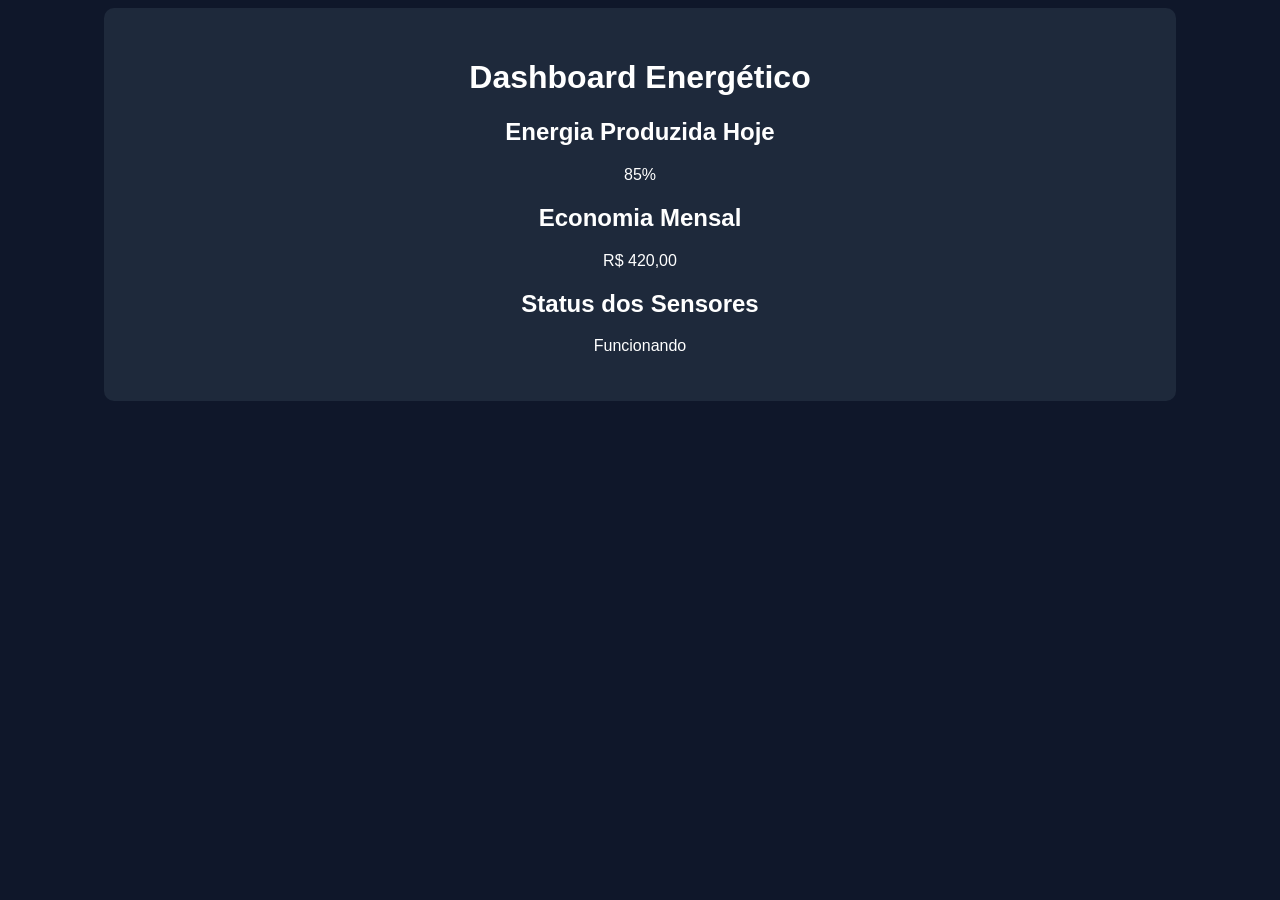
==== codigo/web/dashboard.html @ 182bb207 "feat: adiciona dashboard energetico" ====
<!DOCTYPE html>
<html lang="pt-br">

<head>

<meta charset="UTF-8">

<title>Dashboard EcoSmart</title>

<link rel="stylesheet" href="style.css">

</head>

<body>

<div class="container">

<h1>Dashboard Energético</h1>

<div class="card">

<h2>Energia Produzida Hoje</h2>

<p>85%</p>

</div>

<div class="card">

<h2>Economia Mensal</h2>

<p>R$ 420,00</p>

</div>

<div class="card">

<h2>Status dos Sensores</h2>

<p>Funcionando</p>

</div>

</div>

</body>
</html>
---- codigo/web/style.css ----
body{
    font-family: Arial;
    background:#0f172a;
    color:white;
    text-align:center;
}

.container{
    background:#1e293b;
    padding:30px;
    border-radius:10px;
    width:80%;
    margin:auto;
}
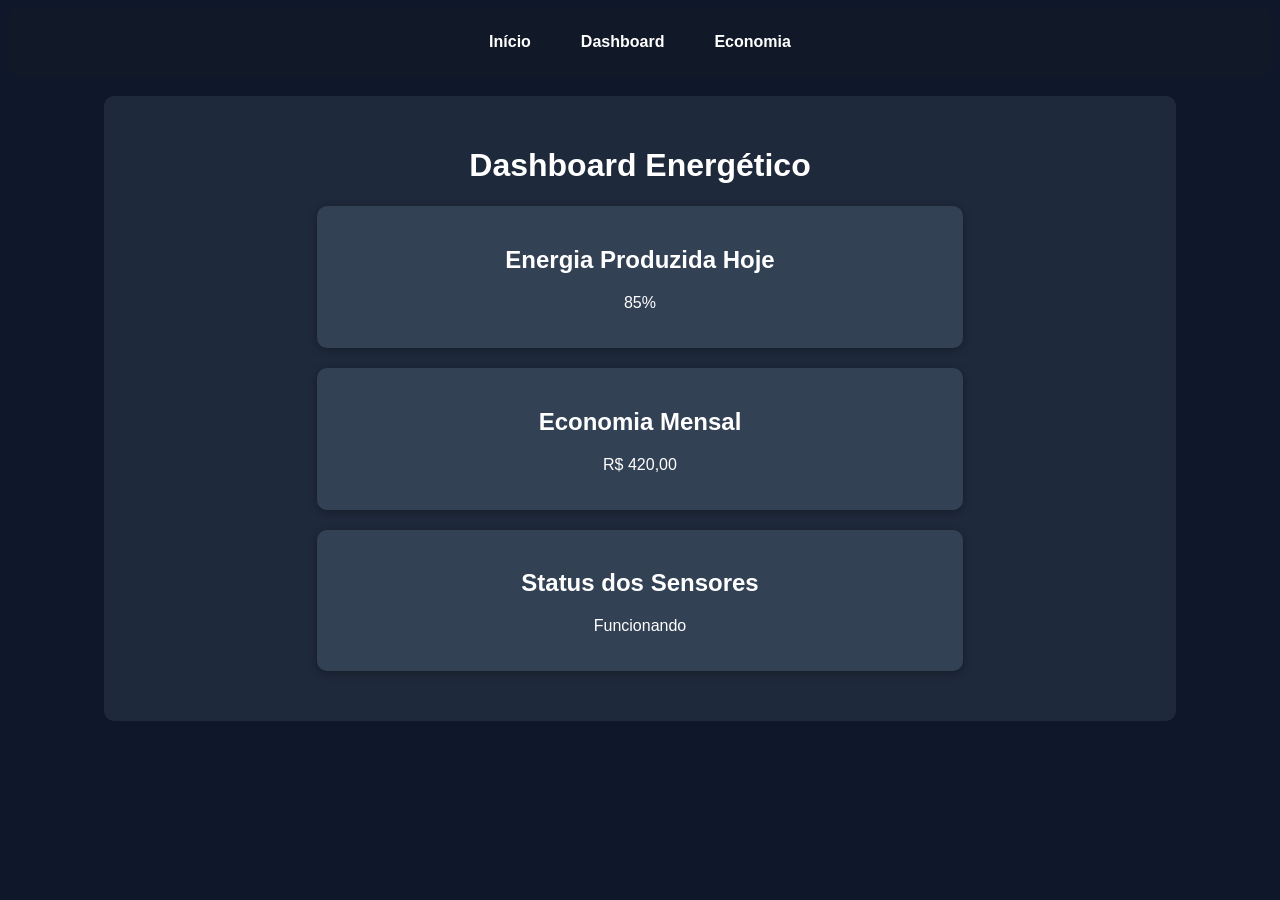
==== commit b15aa378: "menu de alternar entre paginas" ====
--- a/codigo/web/dashboard.html
+++ b/codigo/web/dashboard.html
@@ -12,6 +12,13 @@
 </head>
 
 <body>
+
+<nav class="menu">
+    <a href="index.html">Início</a>
+    <a href="dashboard.html">Dashboard</a>
+    <a href="economia.html">Economia</a>
+</nav>
+
 
 <div class="container">
 
--- a/codigo/web/style.css
+++ b/codigo/web/style.css
@@ -12,3 +12,50 @@
     width:80%;
     margin:auto;
 }
+
+
+.menu{
+    display:flex;
+    justify-content:center;
+    gap:20px;
+    background:#111827;
+    padding:15px;
+    margin-bottom:20px;
+    border-radius:10px;
+}
+
+.menu a{
+    color:white;
+    text-decoration:none;
+    font-weight:bold;
+    padding:10px 15px;
+    border-radius:8px;
+    transition:0.3s;
+}
+
+.menu a:hover{
+    background:#2563eb;
+}
+
+.card{
+    background:#334155;
+    padding:20px;
+    margin:20px auto;
+    border-radius:10px;
+    width:60%;
+    box-shadow:0 2px 8px rgba(0,0,0,0.3);
+}
+
+button{
+    background:#2563eb;
+    color:white;
+    border:none;
+    padding:12px 20px;
+    border-radius:8px;
+    cursor:pointer;
+    font-size:16px;
+}
+
+button:hover{
+    opacity:0.9;
+}
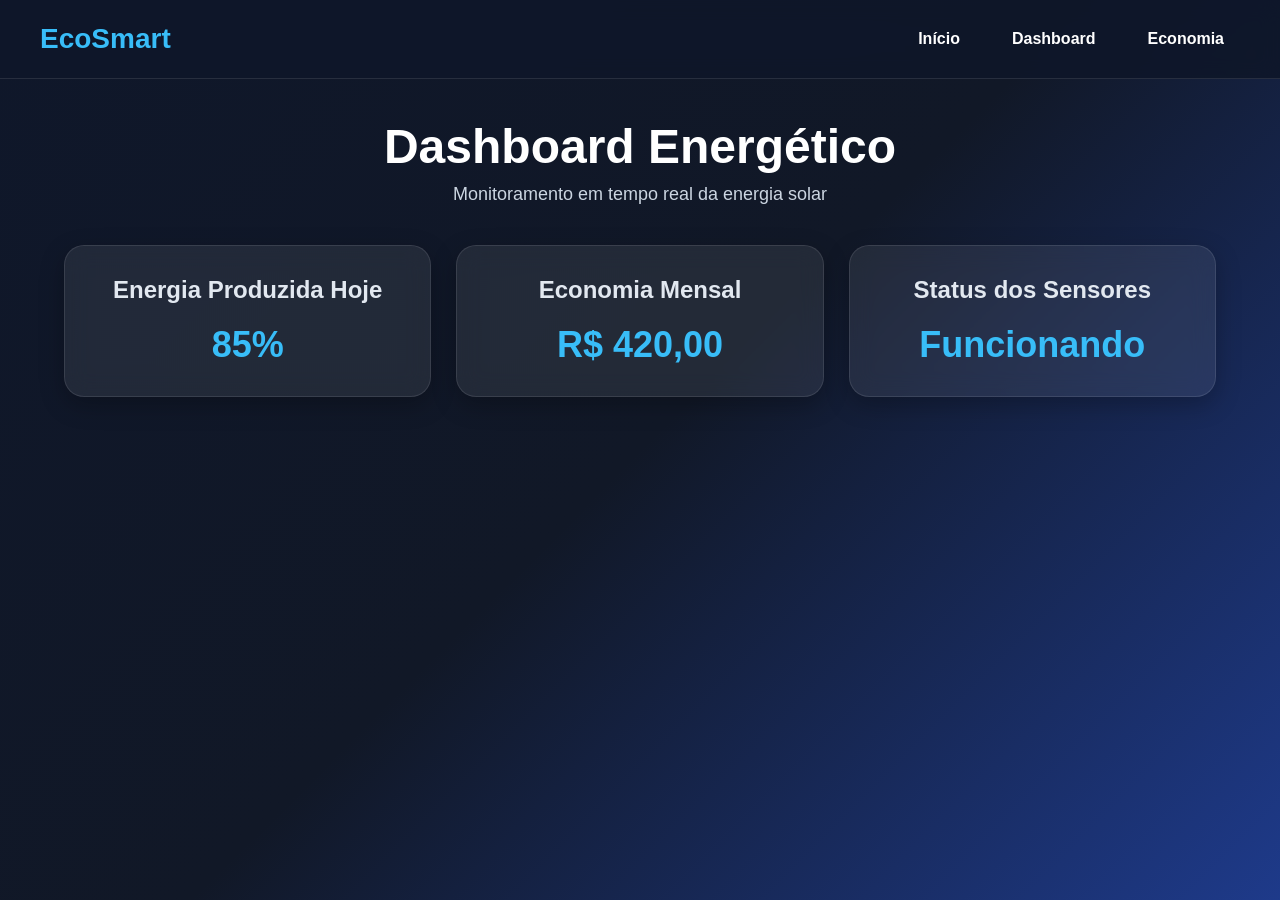
==== commit 774cac2f: "Alterar estilo visual das páginas e menu" ====
--- a/codigo/web/dashboard.html
+++ b/codigo/web/dashboard.html
@@ -1,53 +1,46 @@
+
 <!DOCTYPE html>
 <html lang="pt-br">
-
 <head>
-
 <meta charset="UTF-8">
-
 <title>Dashboard EcoSmart</title>
-
 <link rel="stylesheet" href="style.css">
-
 </head>
-
 <body>
 
+
 <nav class="menu">
-    <a href="index.html">Início</a>
-    <a href="dashboard.html">Dashboard</a>
-    <a href="economia.html">Economia</a>
+    <div class="logo">EcoSmart</div>
+    <div class="links">
+        <a href="index.html">Início</a>
+        <a href="dashboard.html">Dashboard</a>
+        <a href="economia.html">Economia</a>
+    </div>
 </nav>
 
 
 <div class="container">
+    <div class="hero">
+        <h1>Dashboard Energético</h1>
+        <p>Monitoramento em tempo real da energia solar</p>
+    </div>
 
-<h1>Dashboard Energético</h1>
+    <div class="grid">
+        <div class="card">
+            <h2>Energia Produzida Hoje</h2>
+            <p class="valor">85%</p>
+        </div>
 
-<div class="card">
+        <div class="card">
+            <h2>Economia Mensal</h2>
+            <p class="valor">R$ 420,00</p>
+        </div>
 
-<h2>Energia Produzida Hoje</h2>
-
-<p>85%</p>
-
-</div>
-
-<div class="card">
-
-<h2>Economia Mensal</h2>
-
-<p>R$ 420,00</p>
-
-</div>
-
-<div class="card">
-
-<h2>Status dos Sensores</h2>
-
-<p>Funcionando</p>
-
-</div>
-
+        <div class="card">
+            <h2>Status dos Sensores</h2>
+            <p class="valor">Funcionando</p>
+        </div>
+    </div>
 </div>
 
 </body>
--- a/codigo/web/style.css
+++ b/codigo/web/style.css
@@ -1,61 +1,147 @@
+
+*{
+    margin:0;
+    padding:0;
+    box-sizing:border-box;
+}
+
 body{
-    font-family: Arial;
-    background:#0f172a;
+    font-family: Arial, sans-serif;
+    background: linear-gradient(135deg, #0f172a, #111827, #1e3a8a);
+    color: white;
+    min-height:100vh;
+}
+
+.menu{
+    width:100%;
+    display:flex;
+    justify-content:space-between;
+    align-items:center;
+    padding:20px 40px;
+    background: rgba(15,23,42,0.9);
+    backdrop-filter: blur(10px);
+    border-bottom:1px solid rgba(255,255,255,0.1);
+}
+
+.logo{
+    font-size:28px;
+    font-weight:bold;
+    color:#38bdf8;
+}
+
+.links{
+    display:flex;
+    gap:20px;
+}
+
+.links a{
     color:white;
-    text-align:center;
+    text-decoration:none;
+    padding:10px 16px;
+    border-radius:10px;
+    transition:0.3s;
+    font-weight:bold;
+}
+
+.links a:hover{
+    background:#38bdf8;
+    color:#0f172a;
 }
 
 .container{
-    background:#1e293b;
-    padding:30px;
-    border-radius:10px;
-    width:80%;
-    margin:auto;
+    width:90%;
+    max-width:1200px;
+    margin:40px auto;
 }
 
-
-.menu{
-    display:flex;
-    justify-content:center;
-    gap:20px;
-    background:#111827;
-    padding:15px;
-    margin-bottom:20px;
-    border-radius:10px;
+.hero{
+    text-align:center;
+    margin-bottom:40px;
 }
 
-.menu a{
-    color:white;
-    text-decoration:none;
-    font-weight:bold;
-    padding:10px 15px;
-    border-radius:8px;
-    transition:0.3s;
+.hero h1{
+    font-size:48px;
+    margin-bottom:10px;
 }
 
-.menu a:hover{
-    background:#2563eb;
+.hero p{
+    color:#cbd5e1;
+    font-size:18px;
+}
+
+.grid{
+    display:grid;
+    grid-template-columns:repeat(auto-fit,minmax(250px,1fr));
+    gap:25px;
 }
 
 .card{
-    background:#334155;
-    padding:20px;
-    margin:20px auto;
-    border-radius:10px;
-    width:60%;
-    box-shadow:0 2px 8px rgba(0,0,0,0.3);
+    background: rgba(255,255,255,0.08);
+    border:1px solid rgba(255,255,255,0.1);
+    border-radius:20px;
+    padding:30px;
+    text-align:center;
+    backdrop-filter: blur(12px);
+    transition:0.3s;
+    box-shadow:0 8px 24px rgba(0,0,0,0.25);
+}
+
+.card:hover{
+    transform:translateY(-5px);
+}
+
+.destaque{
+    border:1px solid #38bdf8;
+    box-shadow:0 0 20px rgba(56,189,248,0.4);
+}
+
+.card h2{
+    margin-bottom:20px;
+    color:#e2e8f0;
+}
+
+.valor{
+    font-size:36px;
+    font-weight:bold;
+    color:#38bdf8;
+}
+
+.status{
+    margin-top:15px;
+    color:#cbd5e1;
 }
 
 button{
-    background:#2563eb;
+    display:block;
+    margin:30px auto;
+    background: linear-gradient(90deg,#38bdf8,#2563eb);
     color:white;
     border:none;
-    padding:12px 20px;
-    border-radius:8px;
+    padding:16px 28px;
+    border-radius:14px;
+    font-size:16px;
+    font-weight:bold;
     cursor:pointer;
-    font-size:16px;
+    transition:0.3s;
+    box-shadow:0 6px 20px rgba(37,99,235,0.4);
 }
 
 button:hover{
-    opacity:0.9;
+    transform:scale(1.05);
 }
+
+@media(max-width:768px){
+    .menu{
+        flex-direction:column;
+        gap:15px;
+    }
+
+    .hero h1{
+        font-size:36px;
+    }
+
+    .links{
+        flex-wrap:wrap;
+        justify-content:center;
+    }
+}
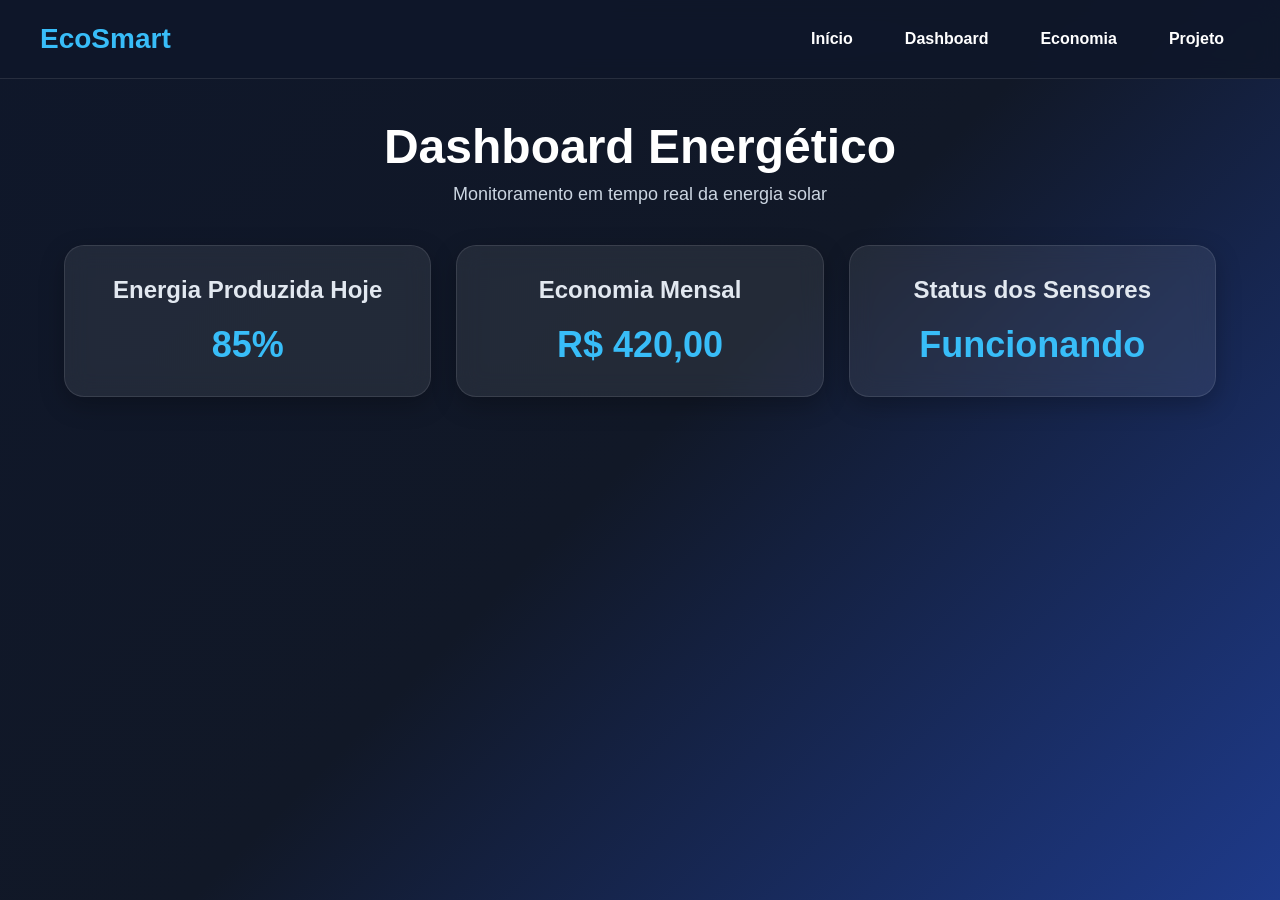
==== commit 711e314b: "add página de apresentação do projeto" ====
--- a/codigo/web/dashboard.html
+++ b/codigo/web/dashboard.html
@@ -10,12 +10,18 @@
 
 
 <nav class="menu">
-    <div class="logo">EcoSmart</div>
+
+    <div class="logo">
+        EcoSmart
+    </div>
+
     <div class="links">
         <a href="index.html">Início</a>
         <a href="dashboard.html">Dashboard</a>
         <a href="economia.html">Economia</a>
+        <a href="apresentacao.html">Projeto</a>
     </div>
+
 </nav>
 
 
--- a/codigo/web/style.css
+++ b/codigo/web/style.css
@@ -145,3 +145,77 @@
         justify-content:center;
     }
 }
+
+.hero-apresentacao{
+    min-height:80vh;
+    display:flex;
+    justify-content:center;
+    align-items:center;
+    text-align:center;
+    padding:40px;
+}
+
+.hero-content{
+    max-width:900px;
+}
+
+.hero-content h1{
+    font-size:58px;
+    margin-bottom:20px;
+}
+
+.hero-content p{
+    font-size:20px;
+    line-height:1.8;
+    color:#cbd5e1;
+}
+
+.btn{
+    display:inline-block;
+    margin-top:30px;
+    padding:16px 28px;
+    background:linear-gradient(90deg,#38bdf8,#2563eb);
+    border-radius:14px;
+    color:white;
+    text-decoration:none;
+    font-weight:bold;
+    transition:0.3s;
+}
+
+.btn:hover{
+    transform:scale(1.05);
+}
+
+.grid-beneficios{
+    display:grid;
+    grid-template-columns:repeat(auto-fit,minmax(240px,1fr));
+    gap:25px;
+    margin-top:50px;
+}
+
+.card-beneficio{
+    background:rgba(255,255,255,0.08);
+    border-radius:20px;
+    padding:30px;
+    text-align:center;
+    backdrop-filter:blur(10px);
+    box-shadow:0 8px 24px rgba(0,0,0,0.25);
+    transition:0.3s;
+}
+
+.card-beneficio:hover{
+    transform:translateY(-5px);
+}
+
+.icone{
+    font-size:48px;
+    margin-bottom:15px;
+}
+
+.footer{
+    margin-top:60px;
+    padding:30px;
+    text-align:center;
+    background:rgba(15,23,42,0.92);
+    color:#94a3b8;
+}
